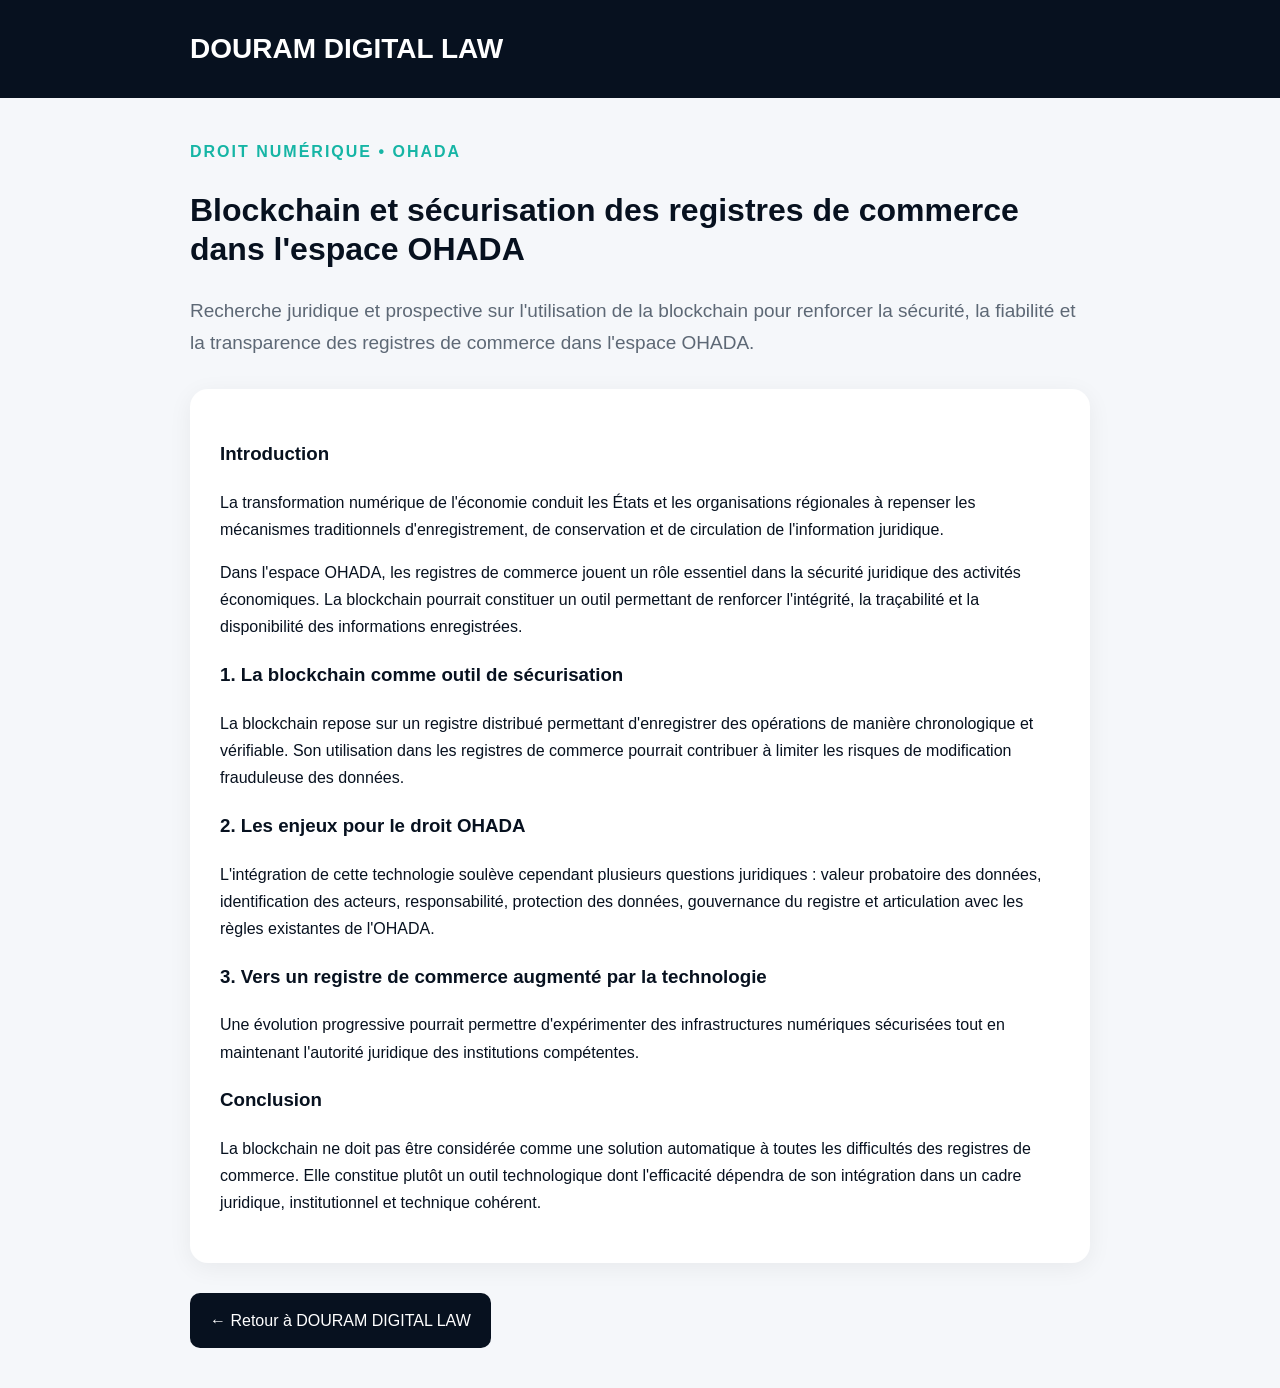
==== blockchain-ohada.html @ bd85a8b1 "Create blockchain-ohada.html" ====
<!DOCTYPE html>
<html lang="fr">
<head>
  <meta charset="UTF-8">
  <meta name="viewport" content="width=device-width, initial-scale=1.0">
  <title>Blockchain et sécurisation des registres de commerce dans l'espace OHADA</title>

  <style>
    body {
      margin: 0;
      font-family: Arial, sans-serif;
      background: #f5f7fa;
      color: #07111f;
      line-height: 1.7;
    }

    header {
      background: #07111f;
      color: white;
      padding: 25px 20px;
    }

    header h1 {
      max-width: 900px;
      margin: auto;
      font-size: 28px;
    }

    main {
      max-width: 900px;
      margin: 40px auto;
      padding: 0 20px;
    }

    .categorie {
      color: #16b5a5;
      font-weight: bold;
      text-transform: uppercase;
      letter-spacing: 2px;
    }

    h2 {
      font-size: 32px;
      line-height: 1.2;
    }

    .intro {
      font-size: 19px;
      color: #5d6875;
    }

    .article {
      background: white;
      padding: 30px;
      border-radius: 18px;
      margin-top: 30px;
      box-shadow: 0 5px 25px rgba(0,0,0,0.06);
    }

    .retour {
      display: inline-block;
      margin-top: 30px;
      padding: 14px 20px;
      background: #07111f;
      color: white;
      text-decoration: none;
      border-radius: 10px;
    }
  </style>
</head>

<body>

<header>
  <h1>DOURAM DIGITAL LAW</h1>
</header>

<main>

  <div class="categorie">Droit numérique • OHADA</div>

  <h2>
    Blockchain et sécurisation des registres de commerce dans l'espace OHADA
  </h2>

  <p class="intro">
    Recherche juridique et prospective sur l'utilisation de la blockchain
    pour renforcer la sécurité, la fiabilité et la transparence des registres
    de commerce dans l'espace OHADA.
  </p>

  <div class="article">

    <h3>Introduction</h3>

    <p>
      La transformation numérique de l'économie conduit les États et les
      organisations régionales à repenser les mécanismes traditionnels
      d'enregistrement, de conservation et de circulation de l'information
      juridique.
    </p>

    <p>
      Dans l'espace OHADA, les registres de commerce jouent un rôle essentiel
      dans la sécurité juridique des activités économiques. La blockchain
      pourrait constituer un outil permettant de renforcer l'intégrité,
      la traçabilité et la disponibilité des informations enregistrées.
    </p>

    <h3>1. La blockchain comme outil de sécurisation</h3>

    <p>
      La blockchain repose sur un registre distribué permettant d'enregistrer
      des opérations de manière chronologique et vérifiable. Son utilisation
      dans les registres de commerce pourrait contribuer à limiter les risques
      de modification frauduleuse des données.
    </p>

    <h3>2. Les enjeux pour le droit OHADA</h3>

    <p>
      L'intégration de cette technologie soulève cependant plusieurs questions
      juridiques : valeur probatoire des données, identification des acteurs,
      responsabilité, protection des données, gouvernance du registre et
      articulation avec les règles existantes de l'OHADA.
    </p>

    <h3>3. Vers un registre de commerce augmenté par la technologie</h3>

    <p>
      Une évolution progressive pourrait permettre d'expérimenter des
      infrastructures numériques sécurisées tout en maintenant l'autorité
      juridique des institutions compétentes.
    </p>

    <h3>Conclusion</h3>

    <p>
      La blockchain ne doit pas être considérée comme une solution automatique
      à toutes les difficultés des registres de commerce. Elle constitue plutôt
      un outil technologique dont l'efficacité dépendra de son intégration dans
      un cadre juridique, institutionnel et technique cohérent.
    </p>

  </div>

  <a class="retour" href="index.html">
    ← Retour à DOURAM DIGITAL LAW
  </a>

</main>

</body>
</html>
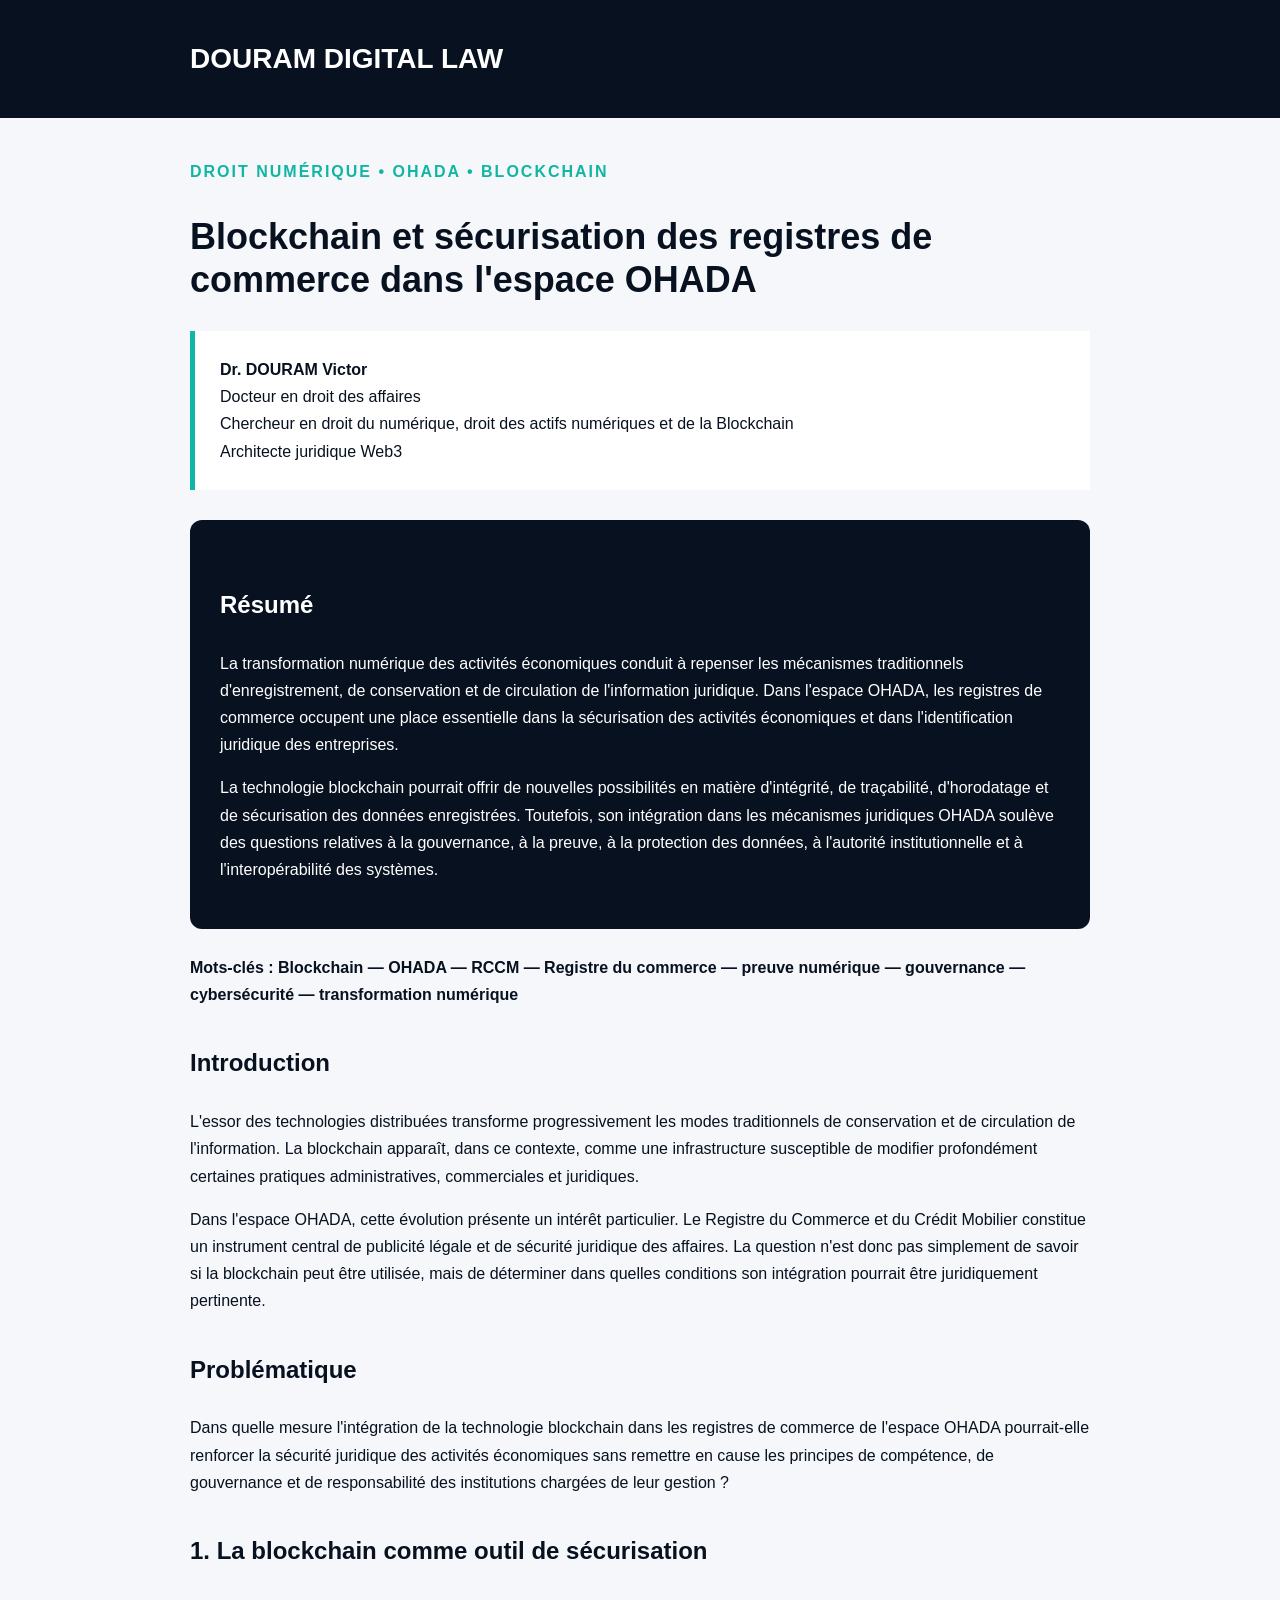
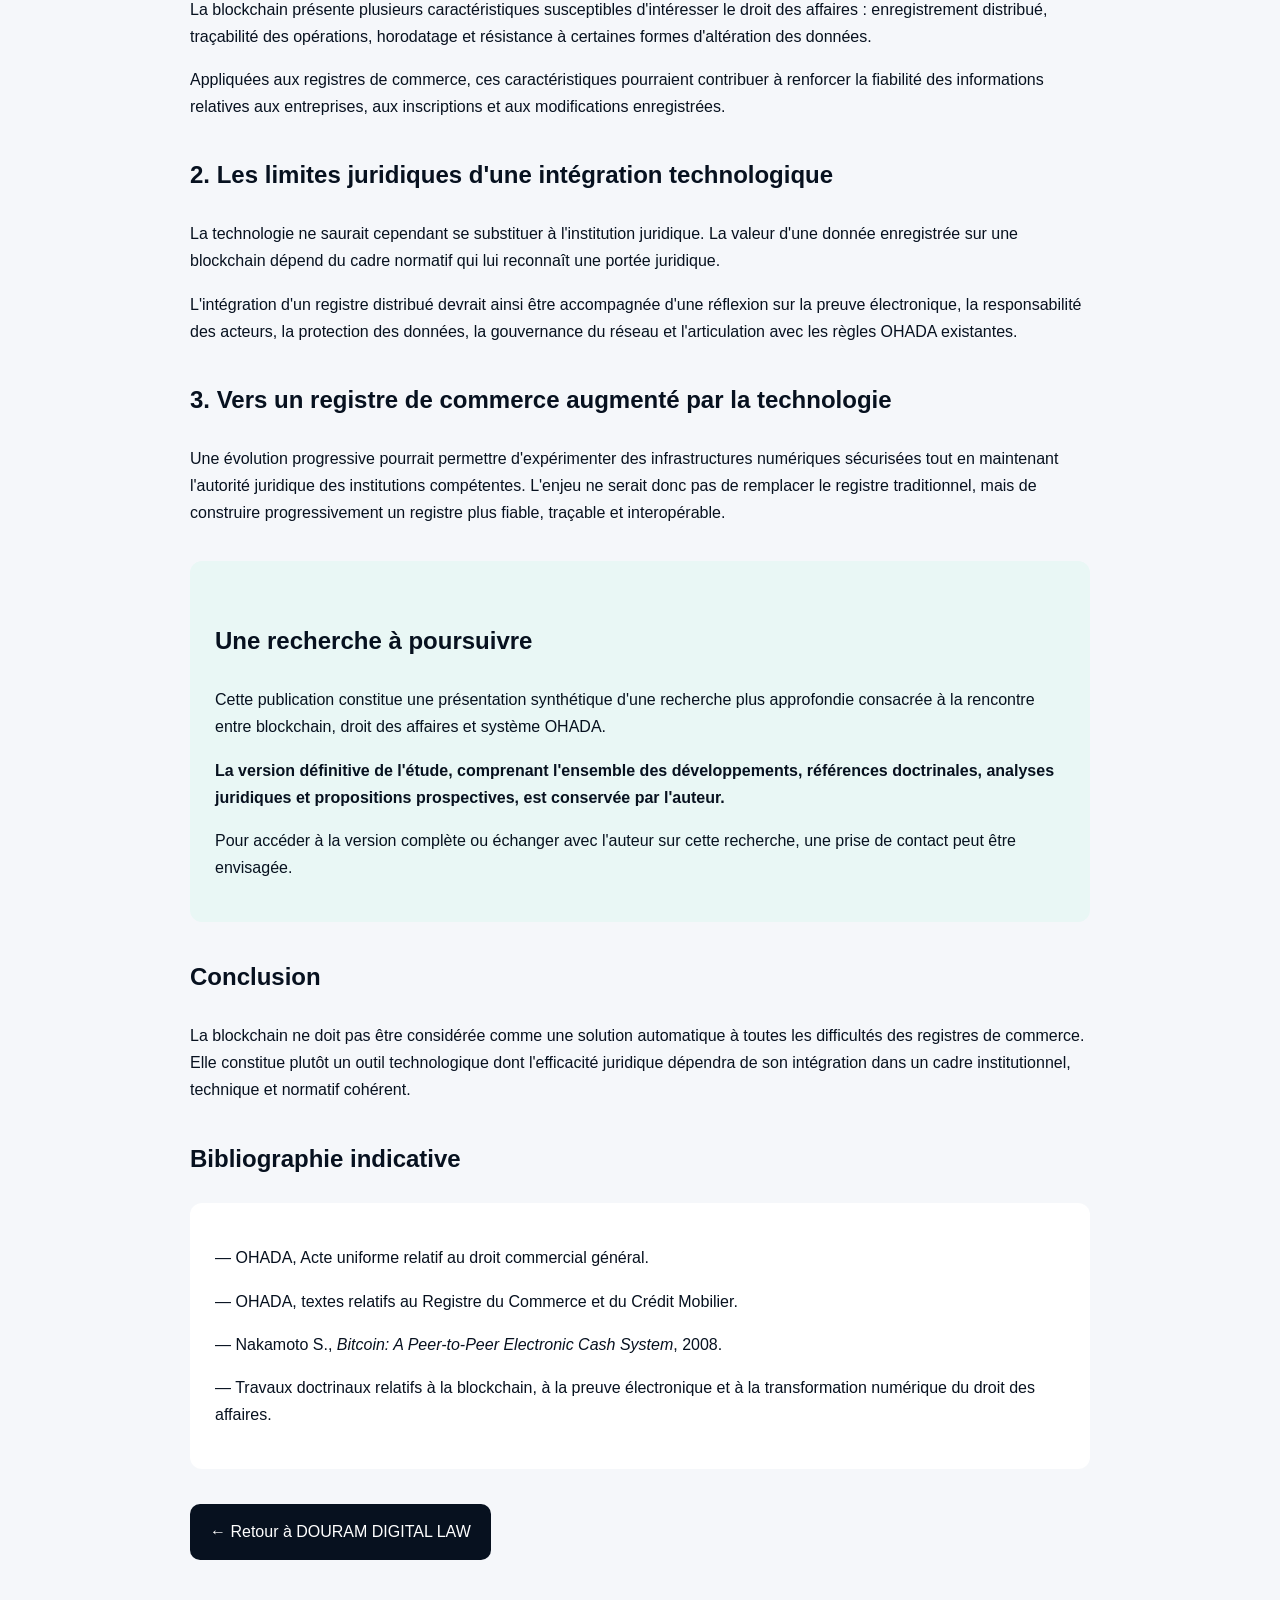
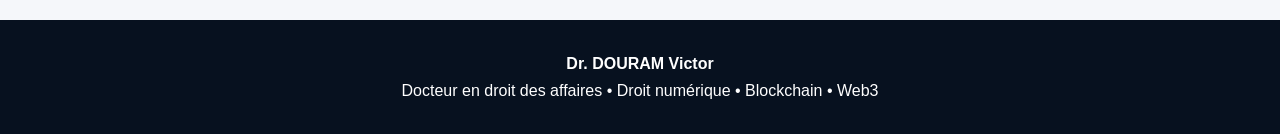
==== commit a2e69816: "Update blockchain-ohada.html" ====
--- a/blockchain-ohada.html
+++ b/blockchain-ohada.html
@@ -1,154 +1,295 @@
 <!DOCTYPE html>
 <html lang="fr">
 <head>
-  <meta charset="UTF-8">
-  <meta name="viewport" content="width=device-width, initial-scale=1.0">
-  <title>Blockchain et sécurisation des registres de commerce dans l'espace OHADA</title>
-
-  <style>
-    body {
-      margin: 0;
-      font-family: Arial, sans-serif;
-      background: #f5f7fa;
-      color: #07111f;
-      line-height: 1.7;
-    }
-
-    header {
-      background: #07111f;
-      color: white;
-      padding: 25px 20px;
-    }
-
-    header h1 {
-      max-width: 900px;
-      margin: auto;
-      font-size: 28px;
-    }
-
-    main {
-      max-width: 900px;
-      margin: 40px auto;
-      padding: 0 20px;
-    }
-
-    .categorie {
-      color: #16b5a5;
-      font-weight: bold;
-      text-transform: uppercase;
-      letter-spacing: 2px;
-    }
-
-    h2 {
-      font-size: 32px;
-      line-height: 1.2;
-    }
-
-    .intro {
-      font-size: 19px;
-      color: #5d6875;
-    }
-
-    .article {
-      background: white;
-      padding: 30px;
-      border-radius: 18px;
-      margin-top: 30px;
-      box-shadow: 0 5px 25px rgba(0,0,0,0.06);
-    }
-
-    .retour {
-      display: inline-block;
-      margin-top: 30px;
-      padding: 14px 20px;
-      background: #07111f;
-      color: white;
-      text-decoration: none;
-      border-radius: 10px;
-    }
-  </style>
+<meta charset="UTF-8">
+<meta name="viewport" content="width=device-width, initial-scale=1.0">
+
+<title>Blockchain et sécurisation des registres de commerce dans l'espace OHADA</title>
+
+<meta name="description" content="Étude juridique et prospective de Dr. DOURAM Victor sur la blockchain et la sécurisation des registres de commerce dans l'espace OHADA.">
+
+<style>
+body{
+    margin:0;
+    font-family:Arial,sans-serif;
+    background:#f5f7fa;
+    color:#07111f;
+    line-height:1.7;
+}
+
+header{
+    background:#07111f;
+    color:white;
+    padding:35px 20px;
+}
+
+header h1{
+    max-width:900px;
+    margin:auto;
+    font-size:28px;
+}
+
+main{
+    max-width:900px;
+    margin:40px auto;
+    padding:0 20px;
+}
+
+.categorie{
+    color:#11b5a4;
+    font-weight:bold;
+    text-transform:uppercase;
+    letter-spacing:2px;
+}
+
+h2{
+    font-size:36px;
+    line-height:1.2;
+}
+
+h3{
+    margin-top:35px;
+    font-size:24px;
+}
+
+.auteur{
+    background:white;
+    padding:25px;
+    border-left:5px solid #11b5a4;
+    margin:30px 0;
+}
+
+.resume{
+    background:#07111f;
+    color:white;
+    padding:30px;
+    border-radius:12px;
+}
+
+.motscles{
+    margin:25px 0;
+    font-weight:bold;
+}
+
+.notice{
+    background:#e9f7f5;
+    padding:25px;
+    border-radius:12px;
+    margin-top:35px;
+}
+
+.bibliographie{
+    background:white;
+    padding:25px;
+    border-radius:12px;
+}
+
+.retour{
+    display:inline-block;
+    margin-top:35px;
+    padding:14px 20px;
+    background:#07111f;
+    color:white;
+    text-decoration:none;
+    border-radius:10px;
+}
+
+footer{
+    margin-top:60px;
+    background:#07111f;
+    color:white;
+    text-align:center;
+    padding:30px 20px;
+}
+</style>
 </head>
 
 <body>
 
 <header>
-  <h1>DOURAM DIGITAL LAW</h1>
+<h1>DOU­RAM DIGITAL LAW</h1>
 </header>
 
 <main>
 
-  <div class="categorie">Droit numérique • OHADA</div>
-
-  <h2>
-    Blockchain et sécurisation des registres de commerce dans l'espace OHADA
-  </h2>
-
-  <p class="intro">
-    Recherche juridique et prospective sur l'utilisation de la blockchain
-    pour renforcer la sécurité, la fiabilité et la transparence des registres
-    de commerce dans l'espace OHADA.
-  </p>
-
-  <div class="article">
-
-    <h3>Introduction</h3>
-
-    <p>
-      La transformation numérique de l'économie conduit les États et les
-      organisations régionales à repenser les mécanismes traditionnels
-      d'enregistrement, de conservation et de circulation de l'information
-      juridique.
-    </p>
-
-    <p>
-      Dans l'espace OHADA, les registres de commerce jouent un rôle essentiel
-      dans la sécurité juridique des activités économiques. La blockchain
-      pourrait constituer un outil permettant de renforcer l'intégrité,
-      la traçabilité et la disponibilité des informations enregistrées.
-    </p>
-
-    <h3>1. La blockchain comme outil de sécurisation</h3>
-
-    <p>
-      La blockchain repose sur un registre distribué permettant d'enregistrer
-      des opérations de manière chronologique et vérifiable. Son utilisation
-      dans les registres de commerce pourrait contribuer à limiter les risques
-      de modification frauduleuse des données.
-    </p>
-
-    <h3>2. Les enjeux pour le droit OHADA</h3>
-
-    <p>
-      L'intégration de cette technologie soulève cependant plusieurs questions
-      juridiques : valeur probatoire des données, identification des acteurs,
-      responsabilité, protection des données, gouvernance du registre et
-      articulation avec les règles existantes de l'OHADA.
-    </p>
-
-    <h3>3. Vers un registre de commerce augmenté par la technologie</h3>
-
-    <p>
-      Une évolution progressive pourrait permettre d'expérimenter des
-      infrastructures numériques sécurisées tout en maintenant l'autorité
-      juridique des institutions compétentes.
-    </p>
-
-    <h3>Conclusion</h3>
-
-    <p>
-      La blockchain ne doit pas être considérée comme une solution automatique
-      à toutes les difficultés des registres de commerce. Elle constitue plutôt
-      un outil technologique dont l'efficacité dépendra de son intégration dans
-      un cadre juridique, institutionnel et technique cohérent.
-    </p>
-
-  </div>
-
-  <a class="retour" href="index.html">
-    ← Retour à DOURAM DIGITAL LAW
-  </a>
+<div class="categorie">Droit numérique • OHADA • Blockchain</div>
+
+<h2>
+Blockchain et sécurisation des registres de commerce dans l'espace OHADA
+</h2>
+
+<div class="auteur">
+<strong>Dr. DOURAM Victor</strong><br>
+Docteur en droit des affaires<br>
+Chercheur en droit du numérique, droit des actifs numériques et de la Blockchain<br>
+Architecte juridique Web3
+</div>
+
+<div class="resume">
+
+<h3>Résumé</h3>
+
+<p>
+La transformation numérique des activités économiques conduit à repenser
+les mécanismes traditionnels d'enregistrement, de conservation et de
+circulation de l'information juridique. Dans l'espace OHADA, les registres
+de commerce occupent une place essentielle dans la sécurisation des
+activités économiques et dans l'identification juridique des entreprises.
+</p>
+
+<p>
+La technologie blockchain pourrait offrir de nouvelles possibilités en
+matière d'intégrité, de traçabilité, d'horodatage et de sécurisation des
+données enregistrées. Toutefois, son intégration dans les mécanismes
+juridiques OHADA soulève des questions relatives à la gouvernance, à la
+preuve, à la protection des données, à l'autorité institutionnelle et à
+l'interopérabilité des systèmes.
+</p>
+
+</div>
+
+<div class="motscles">
+Mots-clés : Blockchain — OHADA — RCCM — Registre du commerce —
+preuve numérique — gouvernance — cybersécurité — transformation numérique
+</div>
+
+<h3>Introduction</h3>
+
+<p>
+L'essor des technologies distribuées transforme progressivement les
+modes traditionnels de conservation et de circulation de l'information.
+La blockchain apparaît, dans ce contexte, comme une infrastructure
+susceptible de modifier profondément certaines pratiques administratives,
+commerciales et juridiques.
+</p>
+
+<p>
+Dans l'espace OHADA, cette évolution présente un intérêt particulier.
+Le Registre du Commerce et du Crédit Mobilier constitue un instrument
+central de publicité légale et de sécurité juridique des affaires.
+La question n'est donc pas simplement de savoir si la blockchain peut
+être utilisée, mais de déterminer dans quelles conditions son intégration
+pourrait être juridiquement pertinente.
+</p>
+
+<h3>Problématique</h3>
+
+<p>
+Dans quelle mesure l'intégration de la technologie blockchain dans les
+registres de commerce de l'espace OHADA pourrait-elle renforcer la
+sécurité juridique des activités économiques sans remettre en cause les
+principes de compétence, de gouvernance et de responsabilité des
+institutions chargées de leur gestion ?
+</p>
+
+<h3>1. La blockchain comme outil de sécurisation</h3>
+
+<p>
+La blockchain présente plusieurs caractéristiques susceptibles d'intéresser
+le droit des affaires : enregistrement distribué, traçabilité des
+opérations, horodatage et résistance à certaines formes d'altération
+des données.
+</p>
+
+<p>
+Appliquées aux registres de commerce, ces caractéristiques pourraient
+contribuer à renforcer la fiabilité des informations relatives aux
+entreprises, aux inscriptions et aux modifications enregistrées.
+</p>
+
+<h3>2. Les limites juridiques d'une intégration technologique</h3>
+
+<p>
+La technologie ne saurait cependant se substituer à l'institution
+juridique. La valeur d'une donnée enregistrée sur une blockchain dépend
+du cadre normatif qui lui reconnaît une portée juridique.
+</p>
+
+<p>
+L'intégration d'un registre distribué devrait ainsi être accompagnée
+d'une réflexion sur la preuve électronique, la responsabilité des
+acteurs, la protection des données, la gouvernance du réseau et
+l'articulation avec les règles OHADA existantes.
+</p>
+
+<h3>3. Vers un registre de commerce augmenté par la technologie</h3>
+
+<p>
+Une évolution progressive pourrait permettre d'expérimenter des
+infrastructures numériques sécurisées tout en maintenant l'autorité
+juridique des institutions compétentes. L'enjeu ne serait donc pas de
+remplacer le registre traditionnel, mais de construire progressivement
+un registre plus fiable, traçable et interopérable.
+</p>
+
+<div class="notice">
+
+<h3>Une recherche à poursuivre</h3>
+
+<p>
+Cette publication constitue une présentation synthétique d'une recherche
+plus approfondie consacrée à la rencontre entre blockchain, droit des
+affaires et système OHADA.
+</p>
+
+<p>
+<strong>
+La version définitive de l'étude, comprenant l'ensemble des développements,
+références doctrinales, analyses juridiques et propositions prospectives,
+est conservée par l'auteur.
+</strong>
+</p>
+
+<p>
+Pour accéder à la version complète ou échanger avec l'auteur sur cette
+recherche, une prise de contact peut être envisagée.
+</p>
+
+</div>
+
+<h3>Conclusion</h3>
+
+<p>
+La blockchain ne doit pas être considérée comme une solution automatique
+à toutes les difficultés des registres de commerce. Elle constitue plutôt
+un outil technologique dont l'efficacité juridique dépendra de son
+intégration dans un cadre institutionnel, technique et normatif cohérent.
+</p>
+
+<h3>Bibliographie indicative</h3>
+
+<div class="bibliographie">
+
+<p>
+— OHADA, Acte uniforme relatif au droit commercial général.
+</p>
+
+<p>
+— OHADA, textes relatifs au Registre du Commerce et du Crédit Mobilier.
+</p>
+
+<p>
+— Nakamoto S., <em>Bitcoin: A Peer-to-Peer Electronic Cash System</em>,
+2008.
+</p>
+
+<p>
+— Travaux doctrinaux relatifs à la blockchain, à la preuve électronique
+et à la transformation numérique du droit des affaires.
+</p>
+
+</div>
+
+<a class="retour" href="index.html">
+← Retour à DOURAM DIGITAL LAW
+</a>
 
 </main>
+
+<footer>
+<strong>Dr. DOURAM Victor</strong><br>
+Docteur en droit des affaires • Droit numérique • Blockchain • Web3
+</footer>
 
 </body>
 </html>
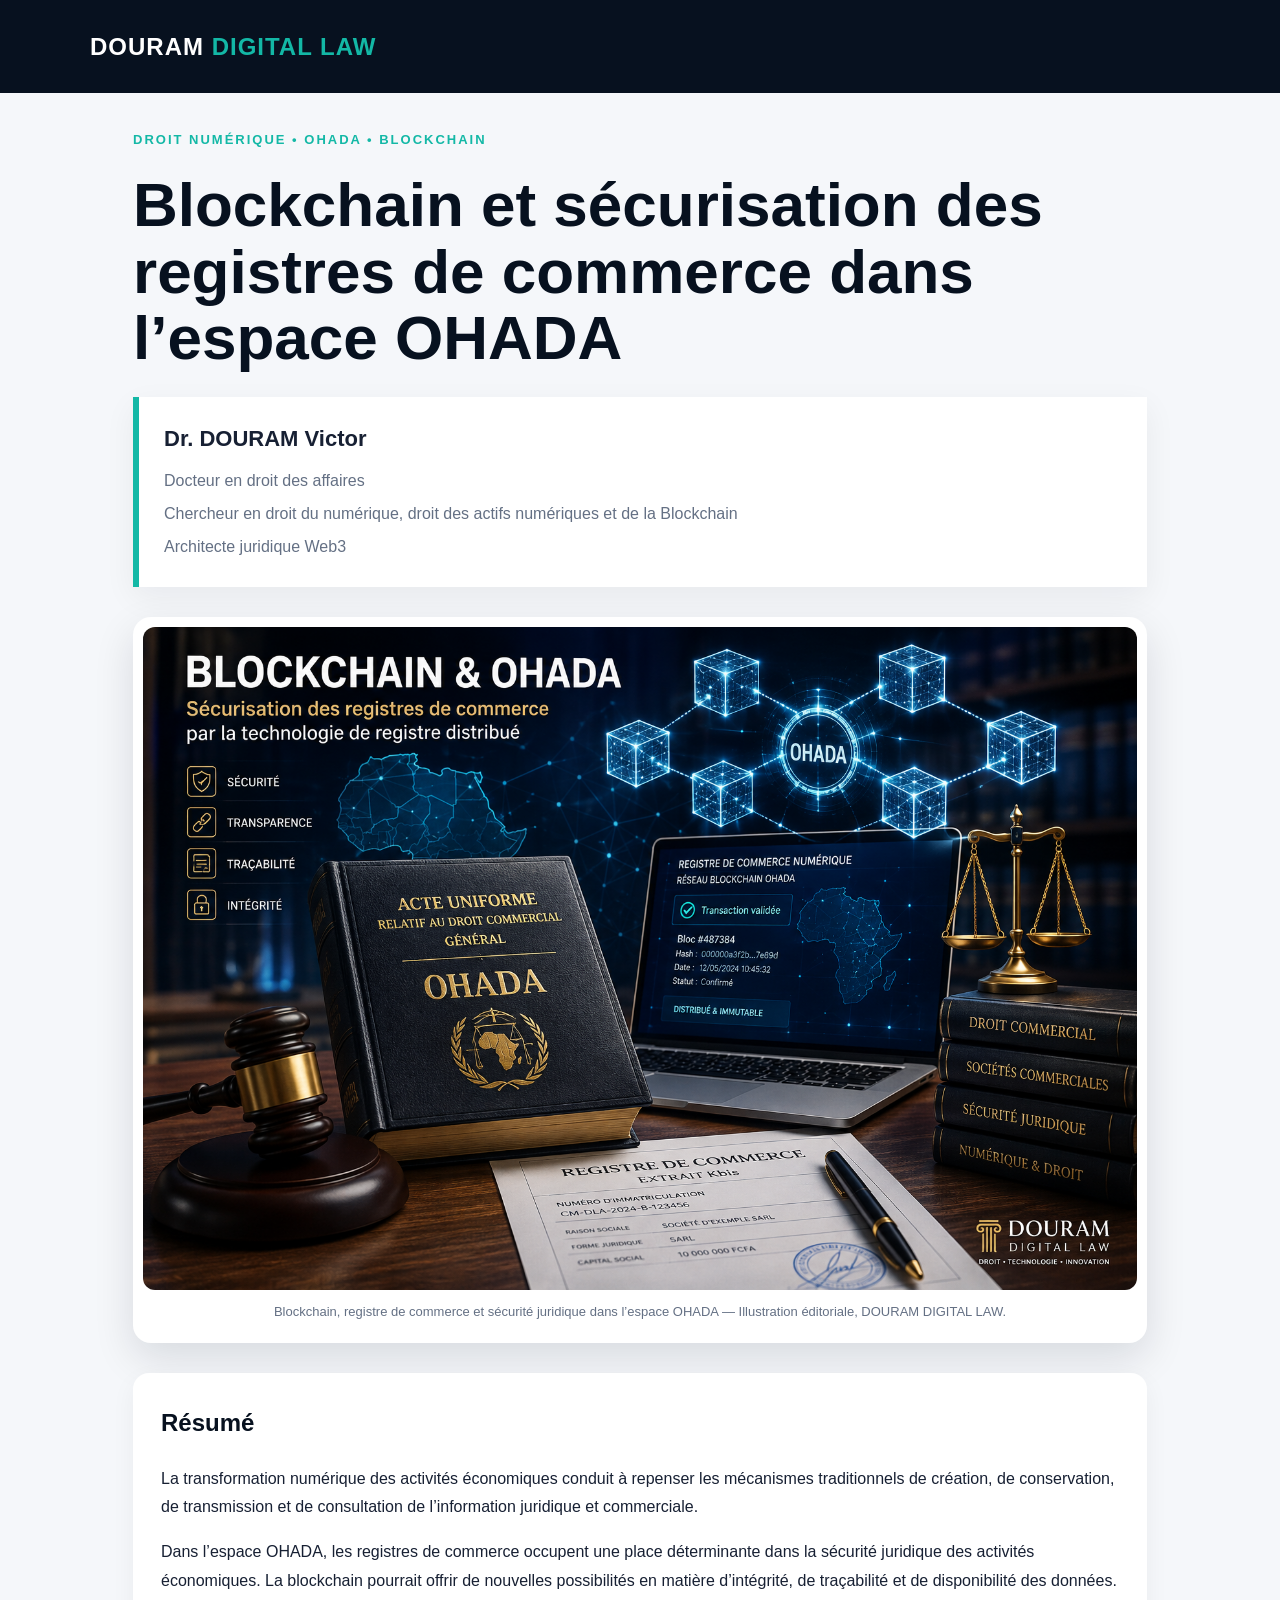
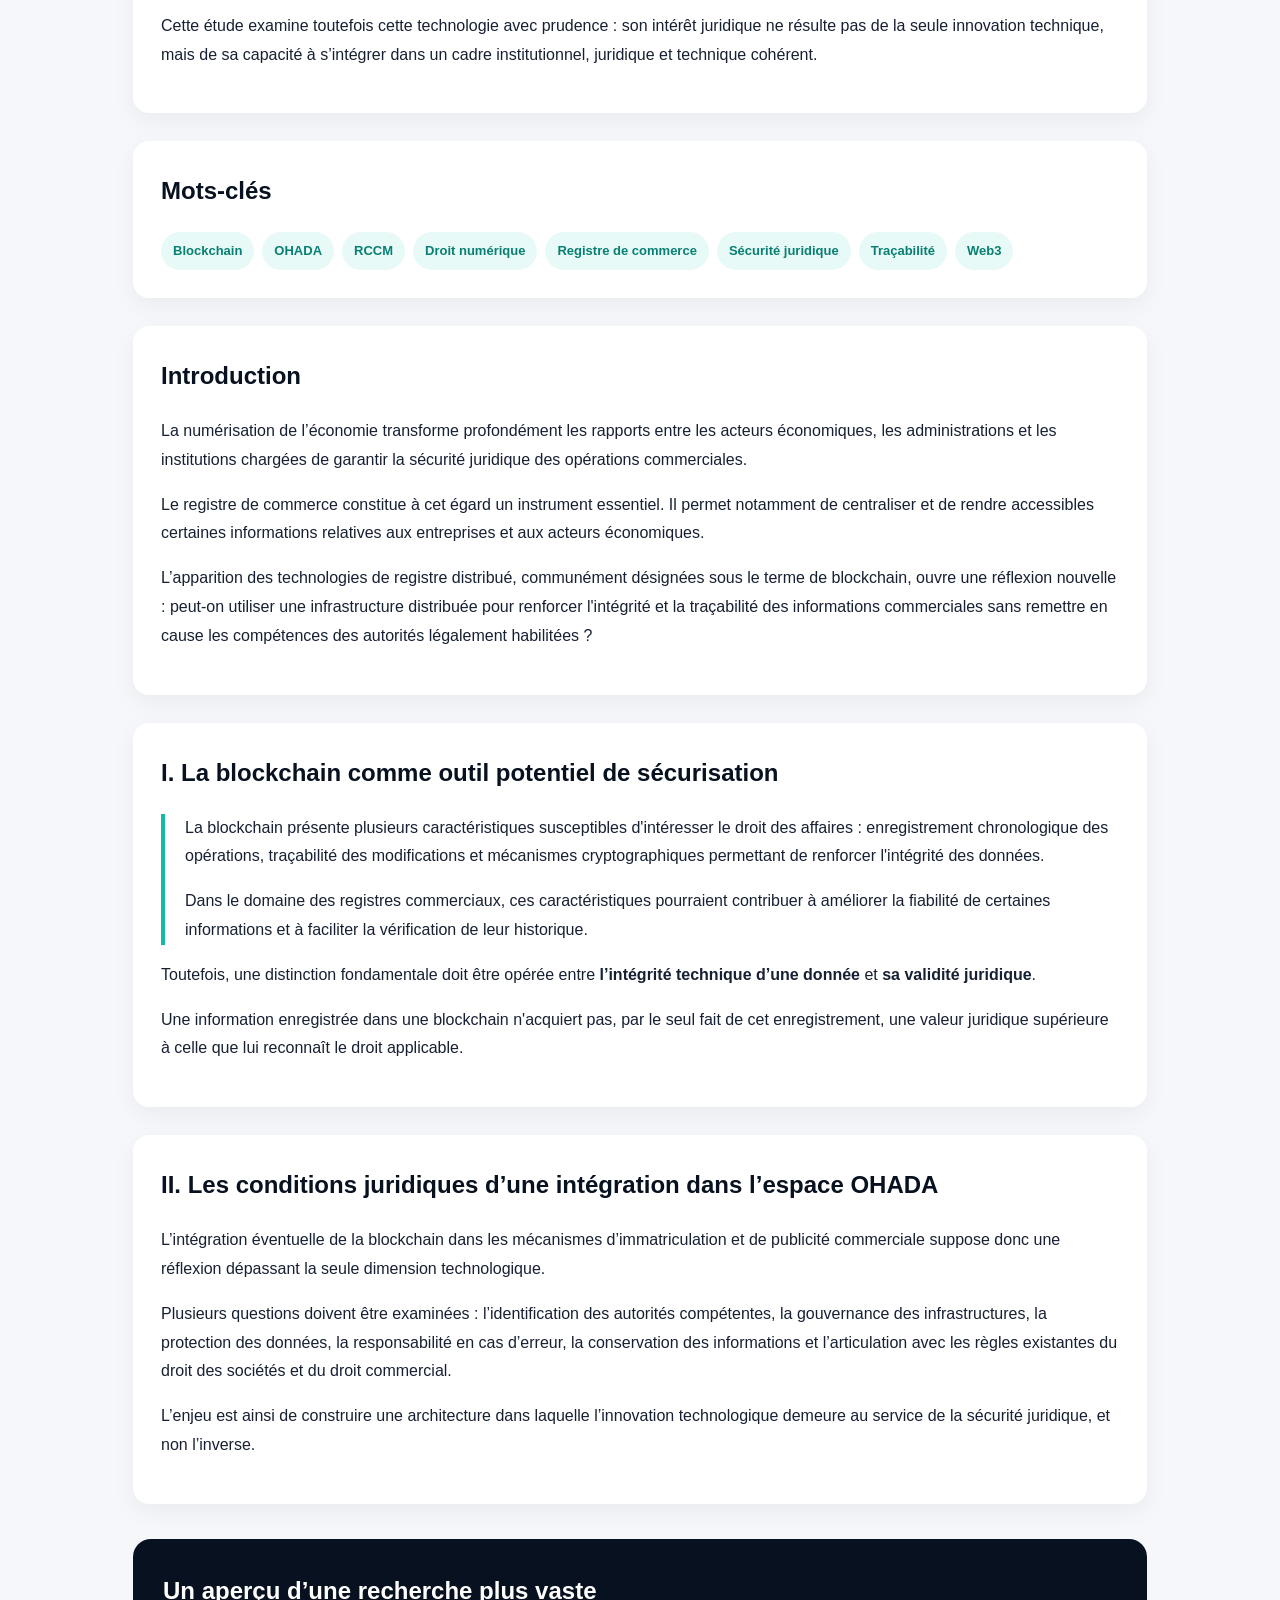
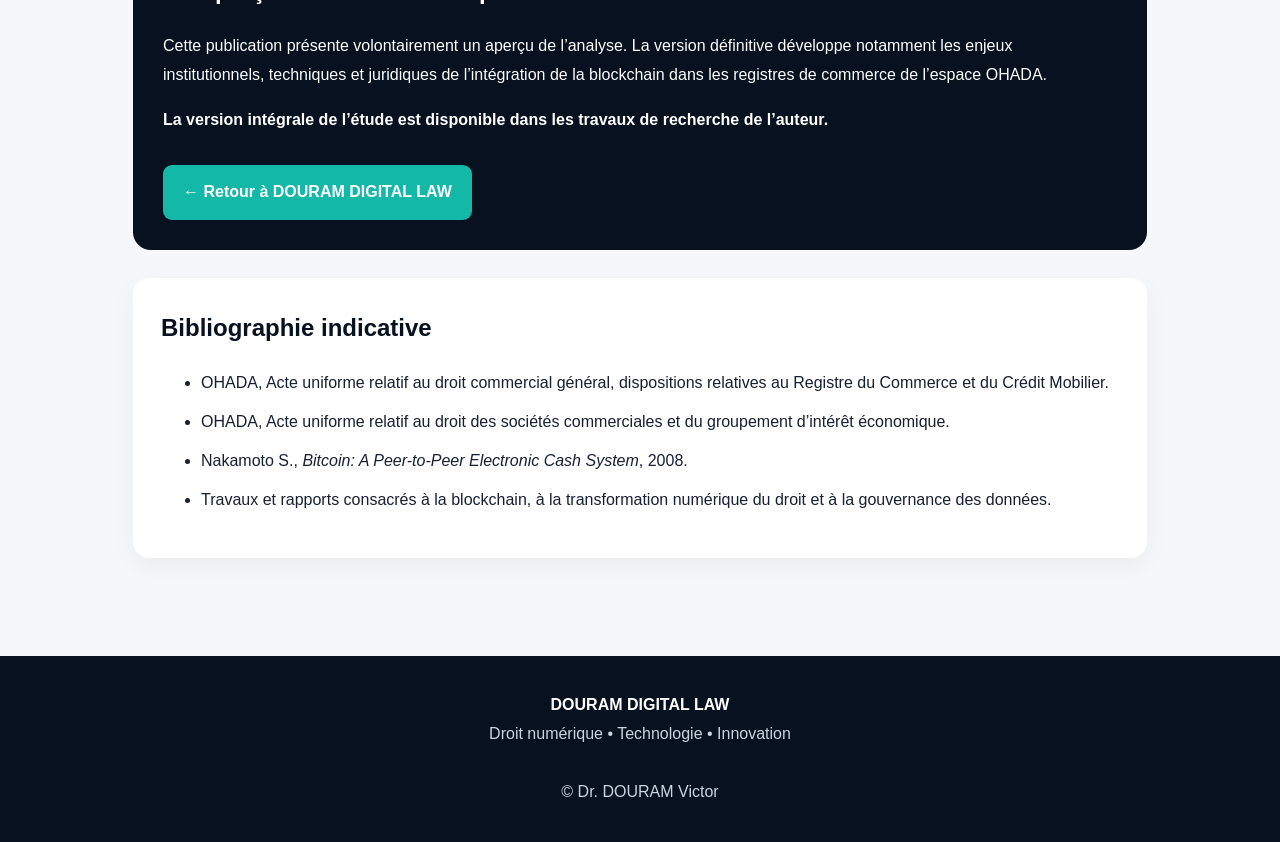
==== commit 4e97930e: "Update blockchain-ohada.html" ====
--- a/blockchain-ohada.html
+++ b/blockchain-ohada.html
@@ -4,102 +4,201 @@
 <meta charset="UTF-8">
 <meta name="viewport" content="width=device-width, initial-scale=1.0">
 
-<title>Blockchain et sécurisation des registres de commerce dans l'espace OHADA</title>
-
-<meta name="description" content="Étude juridique et prospective de Dr. DOURAM Victor sur la blockchain et la sécurisation des registres de commerce dans l'espace OHADA.">
+<title>Blockchain et sécurisation des registres de commerce dans l’espace OHADA | Dr. DOURAM Victor</title>
+
+<meta name="description"
+content="Étude juridique et prospective de Dr. DOURAM Victor sur l’utilisation de la blockchain pour renforcer la sécurité, la traçabilité et la fiabilité des registres de commerce dans l’espace OHADA.">
 
 <style>
+:root{
+    --navy:#07111f;
+    --teal:#13b8a6;
+    --light:#f5f7fa;
+    --white:#ffffff;
+    --text:#172033;
+    --muted:#647084;
+    --line:#dfe5ec;
+}
+
+*{
+    box-sizing:border-box;
+}
+
 body{
     margin:0;
-    font-family:Arial,sans-serif;
-    background:#f5f7fa;
-    color:#07111f;
-    line-height:1.7;
+    font-family:Arial, Helvetica, sans-serif;
+    background:var(--light);
+    color:var(--text);
+    line-height:1.8;
 }
 
 header{
-    background:#07111f;
+    background:var(--navy);
     color:white;
-    padding:35px 20px;
-}
-
-header h1{
-    max-width:900px;
+    padding:25px 20px;
+}
+
+.header-inner{
+    max-width:1100px;
     margin:auto;
-    font-size:28px;
+}
+
+.logo{
+    font-size:24px;
+    font-weight:800;
+    letter-spacing:1px;
+}
+
+.logo span{
+    color:var(--teal);
 }
 
 main{
-    max-width:900px;
-    margin:40px auto;
-    padding:0 20px;
-}
-
-.categorie{
-    color:#11b5a4;
-    font-weight:bold;
+    max-width:1050px;
+    margin:auto;
+    padding:35px 18px 70px;
+}
+
+.breadcrumb{
+    color:var(--teal);
+    font-weight:700;
+    letter-spacing:2px;
     text-transform:uppercase;
-    letter-spacing:2px;
-}
-
-h2{
-    font-size:36px;
-    line-height:1.2;
-}
-
-h3{
-    margin-top:35px;
-    font-size:24px;
-}
-
-.auteur{
+    font-size:13px;
+    margin-bottom:20px;
+}
+
+h1{
+    font-size:clamp(34px,6vw,62px);
+    line-height:1.08;
+    margin:10px 0 25px;
+    color:var(--navy);
+}
+
+.author{
     background:white;
-    padding:25px;
-    border-left:5px solid #11b5a4;
+    border-left:6px solid var(--teal);
+    padding:22px 25px;
+    margin-bottom:30px;
+    box-shadow:0 10px 30px rgba(7,17,31,.06);
+}
+
+.author strong{
+    display:block;
+    font-size:22px;
+    margin-bottom:8px;
+}
+
+.author p{
+    margin:4px 0;
+    color:var(--muted);
+}
+
+.article-image{
     margin:30px 0;
-}
-
-.resume{
-    background:#07111f;
+    background:white;
+    padding:10px;
+    border-radius:18px;
+    box-shadow:0 15px 40px rgba(7,17,31,.12);
+}
+
+.article-image img{
+    width:100%;
+    display:block;
+    border-radius:12px;
+}
+
+.caption{
+    text-align:center;
+    color:var(--muted);
+    font-size:13px;
+    padding:10px;
+}
+
+.card{
+    background:white;
+    padding:28px;
+    margin:28px 0;
+    border-radius:16px;
+    box-shadow:0 8px 25px rgba(7,17,31,.05);
+}
+
+.card h2{
+    color:var(--navy);
+    margin-top:0;
+}
+
+.keywords{
+    display:flex;
+    flex-wrap:wrap;
+    gap:8px;
+}
+
+.keyword{
+    background:#e8faf7;
+    color:#087f72;
+    padding:7px 12px;
+    border-radius:30px;
+    font-size:13px;
+    font-weight:700;
+}
+
+.extrait{
+    border-left:4px solid var(--teal);
+    padding-left:20px;
+}
+
+.locked{
+    background:var(--navy);
     color:white;
     padding:30px;
-    border-radius:12px;
-}
-
-.motscles{
-    margin:25px 0;
-    font-weight:bold;
-}
-
-.notice{
-    background:#e9f7f5;
-    padding:25px;
-    border-radius:12px;
+    border-radius:18px;
     margin-top:35px;
 }
 
-.bibliographie{
-    background:white;
-    padding:25px;
-    border-radius:12px;
-}
-
-.retour{
+.locked h2{
+    margin-top:0;
+    color:white;
+}
+
+.btn{
     display:inline-block;
-    margin-top:35px;
-    padding:14px 20px;
-    background:#07111f;
+    margin-top:15px;
+    padding:13px 20px;
+    background:var(--teal);
     color:white;
     text-decoration:none;
-    border-radius:10px;
+    border-radius:9px;
+    font-weight:700;
+}
+
+.bibliography li{
+    margin-bottom:10px;
 }
 
 footer{
-    margin-top:60px;
-    background:#07111f;
+    background:var(--navy);
+    color:#cbd5e1;
+    padding:35px 20px;
+    text-align:center;
+}
+
+footer strong{
     color:white;
-    text-align:center;
-    padding:30px 20px;
+}
+
+@media(max-width:600px){
+    main{
+        padding:25px 14px 50px;
+    }
+
+    .card{
+        padding:21px;
+    }
+
+    h1{
+        font-size:38px;
+    }
 }
 </style>
 </head>
@@ -107,189 +206,217 @@
 <body>
 
 <header>
-<h1>DOU­RAM DIGITAL LAW</h1>
+    <div class="header-inner">
+        <div class="logo">
+            DOURAM <span>DIGITAL LAW</span>
+        </div>
+    </div>
 </header>
 
 <main>
 
-<div class="categorie">Droit numérique • OHADA • Blockchain</div>
-
-<h2>
-Blockchain et sécurisation des registres de commerce dans l'espace OHADA
-</h2>
-
-<div class="auteur">
-<strong>Dr. DOURAM Victor</strong><br>
-Docteur en droit des affaires<br>
-Chercheur en droit du numérique, droit des actifs numériques et de la Blockchain<br>
-Architecte juridique Web3
-</div>
-
-<div class="resume">
-
-<h3>Résumé</h3>
-
-<p>
-La transformation numérique des activités économiques conduit à repenser
-les mécanismes traditionnels d'enregistrement, de conservation et de
-circulation de l'information juridique. Dans l'espace OHADA, les registres
-de commerce occupent une place essentielle dans la sécurisation des
-activités économiques et dans l'identification juridique des entreprises.
-</p>
-
-<p>
-La technologie blockchain pourrait offrir de nouvelles possibilités en
-matière d'intégrité, de traçabilité, d'horodatage et de sécurisation des
-données enregistrées. Toutefois, son intégration dans les mécanismes
-juridiques OHADA soulève des questions relatives à la gouvernance, à la
-preuve, à la protection des données, à l'autorité institutionnelle et à
-l'interopérabilité des systèmes.
-</p>
-
-</div>
-
-<div class="motscles">
-Mots-clés : Blockchain — OHADA — RCCM — Registre du commerce —
-preuve numérique — gouvernance — cybersécurité — transformation numérique
-</div>
-
-<h3>Introduction</h3>
-
-<p>
-L'essor des technologies distribuées transforme progressivement les
-modes traditionnels de conservation et de circulation de l'information.
-La blockchain apparaît, dans ce contexte, comme une infrastructure
-susceptible de modifier profondément certaines pratiques administratives,
-commerciales et juridiques.
-</p>
-
-<p>
-Dans l'espace OHADA, cette évolution présente un intérêt particulier.
-Le Registre du Commerce et du Crédit Mobilier constitue un instrument
-central de publicité légale et de sécurité juridique des affaires.
-La question n'est donc pas simplement de savoir si la blockchain peut
-être utilisée, mais de déterminer dans quelles conditions son intégration
-pourrait être juridiquement pertinente.
-</p>
-
-<h3>Problématique</h3>
-
-<p>
-Dans quelle mesure l'intégration de la technologie blockchain dans les
-registres de commerce de l'espace OHADA pourrait-elle renforcer la
-sécurité juridique des activités économiques sans remettre en cause les
-principes de compétence, de gouvernance et de responsabilité des
-institutions chargées de leur gestion ?
-</p>
-
-<h3>1. La blockchain comme outil de sécurisation</h3>
-
-<p>
-La blockchain présente plusieurs caractéristiques susceptibles d'intéresser
-le droit des affaires : enregistrement distribué, traçabilité des
-opérations, horodatage et résistance à certaines formes d'altération
-des données.
-</p>
-
-<p>
-Appliquées aux registres de commerce, ces caractéristiques pourraient
-contribuer à renforcer la fiabilité des informations relatives aux
-entreprises, aux inscriptions et aux modifications enregistrées.
-</p>
-
-<h3>2. Les limites juridiques d'une intégration technologique</h3>
-
-<p>
-La technologie ne saurait cependant se substituer à l'institution
-juridique. La valeur d'une donnée enregistrée sur une blockchain dépend
-du cadre normatif qui lui reconnaît une portée juridique.
-</p>
-
-<p>
-L'intégration d'un registre distribué devrait ainsi être accompagnée
-d'une réflexion sur la preuve électronique, la responsabilité des
-acteurs, la protection des données, la gouvernance du réseau et
-l'articulation avec les règles OHADA existantes.
-</p>
-
-<h3>3. Vers un registre de commerce augmenté par la technologie</h3>
-
-<p>
-Une évolution progressive pourrait permettre d'expérimenter des
-infrastructures numériques sécurisées tout en maintenant l'autorité
-juridique des institutions compétentes. L'enjeu ne serait donc pas de
-remplacer le registre traditionnel, mais de construire progressivement
-un registre plus fiable, traçable et interopérable.
-</p>
-
-<div class="notice">
-
-<h3>Une recherche à poursuivre</h3>
-
-<p>
-Cette publication constitue une présentation synthétique d'une recherche
-plus approfondie consacrée à la rencontre entre blockchain, droit des
-affaires et système OHADA.
-</p>
-
-<p>
-<strong>
-La version définitive de l'étude, comprenant l'ensemble des développements,
-références doctrinales, analyses juridiques et propositions prospectives,
-est conservée par l'auteur.
-</strong>
-</p>
-
-<p>
-Pour accéder à la version complète ou échanger avec l'auteur sur cette
-recherche, une prise de contact peut être envisagée.
-</p>
-
-</div>
-
-<h3>Conclusion</h3>
-
-<p>
-La blockchain ne doit pas être considérée comme une solution automatique
-à toutes les difficultés des registres de commerce. Elle constitue plutôt
-un outil technologique dont l'efficacité juridique dépendra de son
-intégration dans un cadre institutionnel, technique et normatif cohérent.
-</p>
-
-<h3>Bibliographie indicative</h3>
-
-<div class="bibliographie">
-
-<p>
-— OHADA, Acte uniforme relatif au droit commercial général.
-</p>
-
-<p>
-— OHADA, textes relatifs au Registre du Commerce et du Crédit Mobilier.
-</p>
-
-<p>
-— Nakamoto S., <em>Bitcoin: A Peer-to-Peer Electronic Cash System</em>,
-2008.
-</p>
-
-<p>
-— Travaux doctrinaux relatifs à la blockchain, à la preuve électronique
-et à la transformation numérique du droit des affaires.
-</p>
-
-</div>
-
-<a class="retour" href="index.html">
-← Retour à DOURAM DIGITAL LAW
-</a>
+    <div class="breadcrumb">
+        Droit numérique • OHADA • Blockchain
+    </div>
+
+    <h1>
+        Blockchain et sécurisation des registres de commerce dans l’espace OHADA
+    </h1>
+
+    <section class="author">
+        <strong>Dr. DOURAM Victor</strong>
+        <p>Docteur en droit des affaires</p>
+        <p>Chercheur en droit du numérique, droit des actifs numériques et de la Blockchain</p>
+        <p>Architecte juridique Web3</p>
+    </section>
+
+    <figure class="article-image">
+        <img
+            src="images/file_0000000046d881f4a9417ebfb7b901a0.png"
+            alt="Blockchain et sécurisation des registres de commerce dans l’espace OHADA">
+        <figcaption class="caption">
+            Blockchain, registre de commerce et sécurité juridique dans l’espace OHADA —
+            Illustration éditoriale, DOURAM DIGITAL LAW.
+        </figcaption>
+    </figure>
+
+    <section class="card">
+        <h2>Résumé</h2>
+
+        <p>
+            La transformation numérique des activités économiques conduit à repenser
+            les mécanismes traditionnels de création, de conservation, de transmission
+            et de consultation de l’information juridique et commerciale.
+        </p>
+
+        <p>
+            Dans l’espace OHADA, les registres de commerce occupent une place
+            déterminante dans la sécurité juridique des activités économiques.
+            La blockchain pourrait offrir de nouvelles possibilités en matière
+            d’intégrité, de traçabilité et de disponibilité des données.
+        </p>
+
+        <p>
+            Cette étude examine toutefois cette technologie avec prudence :
+            son intérêt juridique ne résulte pas de la seule innovation technique,
+            mais de sa capacité à s’intégrer dans un cadre institutionnel,
+            juridique et technique cohérent.
+        </p>
+    </section>
+
+    <section class="card">
+        <h2>Mots-clés</h2>
+
+        <div class="keywords">
+            <span class="keyword">Blockchain</span>
+            <span class="keyword">OHADA</span>
+            <span class="keyword">RCCM</span>
+            <span class="keyword">Droit numérique</span>
+            <span class="keyword">Registre de commerce</span>
+            <span class="keyword">Sécurité juridique</span>
+            <span class="keyword">Traçabilité</span>
+            <span class="keyword">Web3</span>
+        </div>
+    </section>
+
+    <section class="card">
+        <h2>Introduction</h2>
+
+        <p>
+            La numérisation de l’économie transforme profondément les rapports
+            entre les acteurs économiques, les administrations et les institutions
+            chargées de garantir la sécurité juridique des opérations commerciales.
+        </p>
+
+        <p>
+            Le registre de commerce constitue à cet égard un instrument essentiel.
+            Il permet notamment de centraliser et de rendre accessibles certaines
+            informations relatives aux entreprises et aux acteurs économiques.
+        </p>
+
+        <p>
+            L’apparition des technologies de registre distribué, communément
+            désignées sous le terme de blockchain, ouvre une réflexion nouvelle :
+            peut-on utiliser une infrastructure distribuée pour renforcer
+            l'intégrité et la traçabilité des informations commerciales sans
+            remettre en cause les compétences des autorités légalement habilitées ?
+        </p>
+    </section>
+
+    <section class="card">
+        <h2>I. La blockchain comme outil potentiel de sécurisation</h2>
+
+        <div class="extrait">
+
+            <p>
+                La blockchain présente plusieurs caractéristiques susceptibles
+                d'intéresser le droit des affaires : enregistrement chronologique
+                des opérations, traçabilité des modifications et mécanismes
+                cryptographiques permettant de renforcer l'intégrité des données.
+            </p>
+
+            <p>
+                Dans le domaine des registres commerciaux, ces caractéristiques
+                pourraient contribuer à améliorer la fiabilité de certaines
+                informations et à faciliter la vérification de leur historique.
+            </p>
+
+        </div>
+
+        <p>
+            Toutefois, une distinction fondamentale doit être opérée entre
+            <strong>l’intégrité technique d’une donnée</strong> et
+            <strong>sa validité juridique</strong>.
+        </p>
+
+        <p>
+            Une information enregistrée dans une blockchain n'acquiert pas,
+            par le seul fait de cet enregistrement, une valeur juridique
+            supérieure à celle que lui reconnaît le droit applicable.
+        </p>
+    </section>
+
+    <section class="card">
+        <h2>II. Les conditions juridiques d’une intégration dans l’espace OHADA</h2>
+
+        <p>
+            L’intégration éventuelle de la blockchain dans les mécanismes
+            d’immatriculation et de publicité commerciale suppose donc une
+            réflexion dépassant la seule dimension technologique.
+        </p>
+
+        <p>
+            Plusieurs questions doivent être examinées : l’identification
+            des autorités compétentes, la gouvernance des infrastructures,
+            la protection des données, la responsabilité en cas d’erreur,
+            la conservation des informations et l’articulation avec les
+            règles existantes du droit des sociétés et du droit commercial.
+        </p>
+
+        <p>
+            L’enjeu est ainsi de construire une architecture dans laquelle
+            l’innovation technologique demeure au service de la sécurité
+            juridique, et non l’inverse.
+        </p>
+    </section>
+
+    <section class="locked">
+        <h2>Un aperçu d’une recherche plus vaste</h2>
+
+        <p>
+            Cette publication présente volontairement un aperçu de l’analyse.
+            La version définitive développe notamment les enjeux institutionnels,
+            techniques et juridiques de l’intégration de la blockchain dans
+            les registres de commerce de l’espace OHADA.
+        </p>
+
+        <p>
+            <strong>
+                La version intégrale de l’étude est disponible dans les travaux
+                de recherche de l’auteur.
+            </strong>
+        </p>
+
+        <a class="btn" href="index.html">
+            ← Retour à DOURAM DIGITAL LAW
+        </a>
+    </section>
+
+    <section class="card bibliography">
+        <h2>Bibliographie indicative</h2>
+
+        <ul>
+            <li>
+                OHADA, Acte uniforme relatif au droit commercial général,
+                dispositions relatives au Registre du Commerce et du Crédit Mobilier.
+            </li>
+
+            <li>
+                OHADA, Acte uniforme relatif au droit des sociétés commerciales
+                et du groupement d’intérêt économique.
+            </li>
+
+            <li>
+                Nakamoto S., <em>Bitcoin: A Peer-to-Peer Electronic Cash System</em>,
+                2008.
+            </li>
+
+            <li>
+                Travaux et rapports consacrés à la blockchain, à la transformation
+                numérique du droit et à la gouvernance des données.
+            </li>
+        </ul>
+    </section>
 
 </main>
 
 <footer>
-<strong>Dr. DOURAM Victor</strong><br>
-Docteur en droit des affaires • Droit numérique • Blockchain • Web3
+    <strong>DOURAM DIGITAL LAW</strong>
+    <br>
+    Droit numérique • Technologie • Innovation
+    <br><br>
+    © Dr. DOURAM Victor
 </footer>
 
 </body>
-</html>
+    </html>
